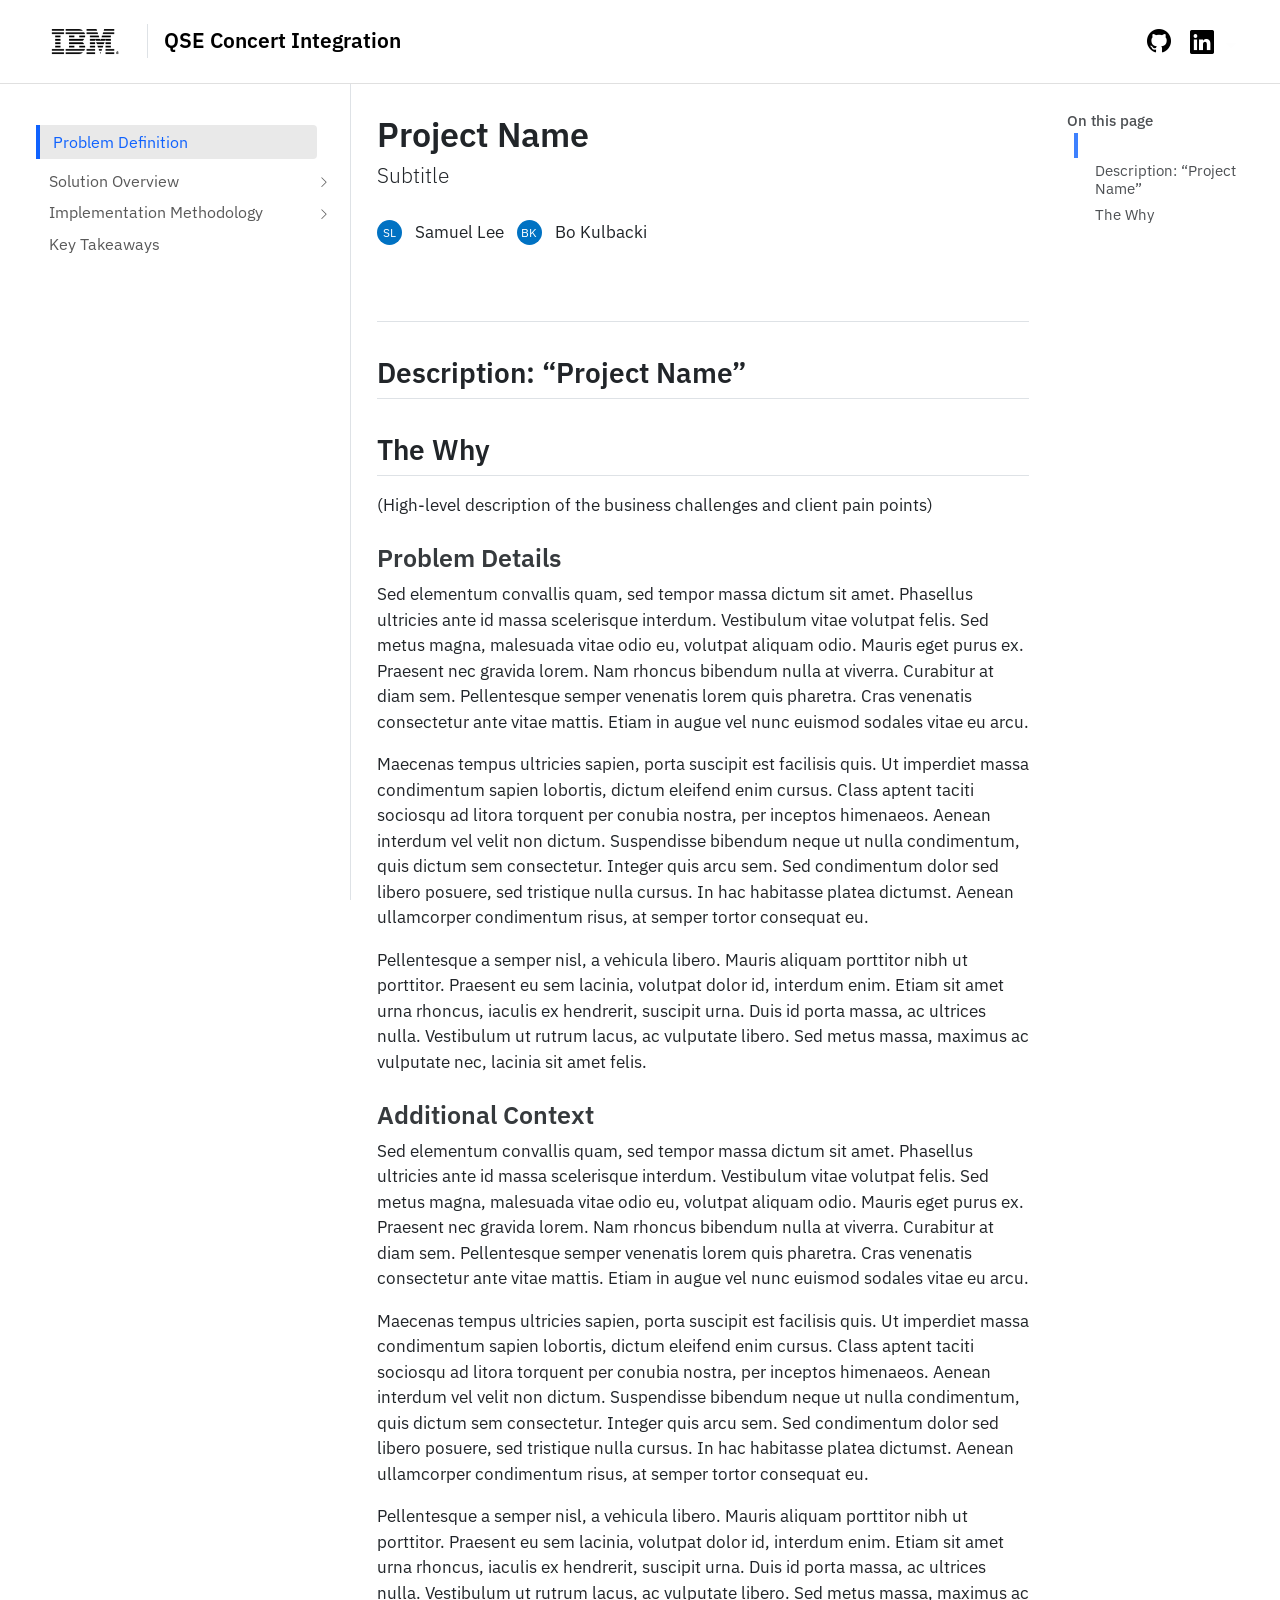
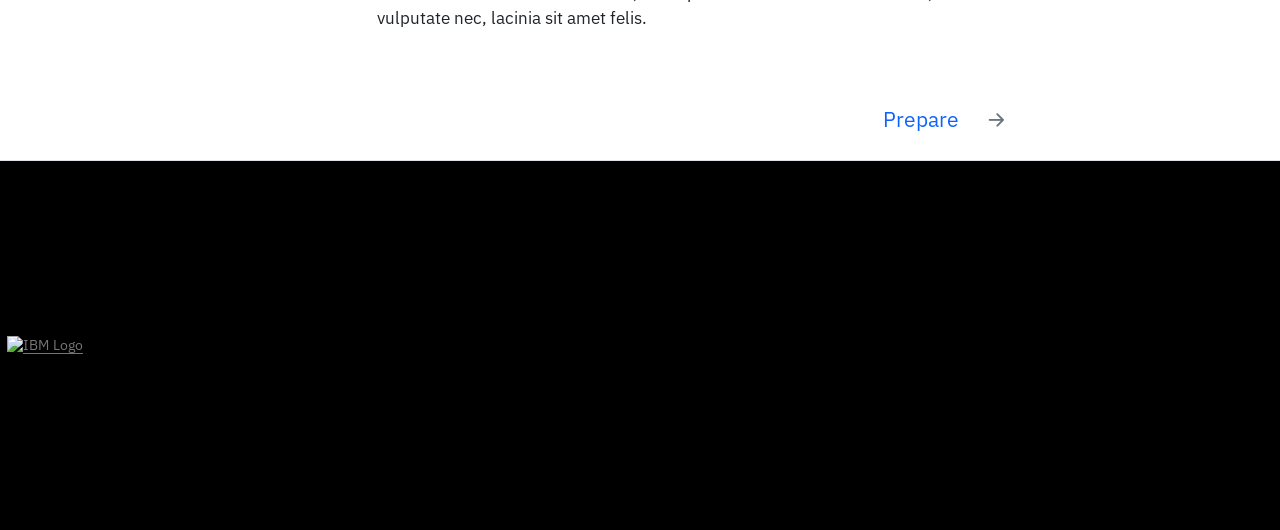
==== index.html @ 7da362dc "Built site for gh-pages" ====
<!DOCTYPE html>
<html xmlns="http://www.w3.org/1999/xhtml" lang="en" xml:lang="en"><head>

<meta charset="utf-8">
<meta name="generator" content="quarto-1.8.27">

<meta name="viewport" content="width=device-width, initial-scale=1.0, user-scalable=yes">


<title>Project Name – QSE Concert Integration</title>
<style>
code{white-space: pre-wrap;}
span.smallcaps{font-variant: small-caps;}
div.columns{display: flex; gap: min(4vw, 1.5em);}
div.column{flex: auto; overflow-x: auto;}
div.hanging-indent{margin-left: 1.5em; text-indent: -1.5em;}
ul.task-list{list-style: none;}
ul.task-list li input[type="checkbox"] {
  width: 0.8em;
  margin: 0 0.8em 0.2em -1em; /* quarto-specific, see https://github.com/quarto-dev/quarto-cli/issues/4556 */ 
  vertical-align: middle;
}
</style>


<script src="site_libs/quarto-nav/quarto-nav.js"></script>
<script src="site_libs/clipboard/clipboard.min.js"></script>
<script src="site_libs/quarto-search/autocomplete.umd.js"></script>
<script src="site_libs/quarto-search/fuse.min.js"></script>
<script src="site_libs/quarto-search/quarto-search.js"></script>
<meta name="quarto:offset" content="./">
<link href="./src/solution_overview/prepare.html" rel="next">
<link href="./images/bee.png" rel="icon" type="image/png">
<script src="site_libs/quarto-html/quarto.js" type="module"></script>
<script src="site_libs/quarto-html/tabsets/tabsets.js" type="module"></script>
<script src="site_libs/quarto-html/axe/axe-check.js" type="module"></script>
<script src="site_libs/quarto-html/popper.min.js"></script>
<script src="site_libs/quarto-html/tippy.umd.min.js"></script>
<script src="site_libs/quarto-html/anchor.min.js"></script>
<link href="site_libs/quarto-html/tippy.css" rel="stylesheet">
<link href="site_libs/quarto-html/quarto-syntax-highlighting-ed96de9b727972fe78a7b5d16c58bf87.css" rel="stylesheet" id="quarto-text-highlighting-styles">
<script src="site_libs/bootstrap/bootstrap.min.js"></script>
<link href="site_libs/bootstrap/bootstrap-icons.css" rel="stylesheet">
<link href="site_libs/bootstrap/bootstrap-c010754eb1281ebbfd7e6192474b79b5.min.css" rel="stylesheet" append-hash="true" id="quarto-bootstrap" data-mode="light">
<script id="quarto-search-options" type="application/json">{
  "location": "navbar",
  "copy-button": false,
  "collapse-after": 3,
  "panel-placement": "end",
  "type": "textbox",
  "limit": 50,
  "keyboard-shortcut": [
    "f",
    "/",
    "s"
  ],
  "show-item-context": true,
  "language": {
    "search-no-results-text": "No results",
    "search-matching-documents-text": "matching documents",
    "search-copy-link-title": "Copy link to search",
    "search-hide-matches-text": "Hide additional matches",
    "search-more-match-text": "more match in this document",
    "search-more-matches-text": "more matches in this document",
    "search-clear-button-title": "Clear",
    "search-text-placeholder": "Search",
    "search-detached-cancel-button-title": "Cancel",
    "search-submit-button-title": "Submit",
    "search-label": "Search"
  }
}</script>


</head>

<body class="nav-sidebar docked nav-fixed quarto-light">

<div id="quarto-search-results"></div>
  <header id="quarto-header" class="headroom fixed-top">
    <nav class="navbar navbar-expand-lg " data-bs-theme="dark">
      <div class="navbar-container container-fluid">
      <div class="navbar-brand-container mx-auto">
    <a href="./index.html" class="navbar-brand navbar-brand-logo">
    <img src="./images/IBMlogo.png" alt="" class="navbar-logo light-content">
    <img src="./images/IBMlogo.png" alt="" class="navbar-logo dark-content">
    </a>
    <a class="navbar-brand" href="./index.html">
    <span class="navbar-title">QSE Concert Integration</span>
    </a>
  </div>
            <div id="quarto-search" class="" title="Search"></div>
          <button class="navbar-toggler" type="button" data-bs-toggle="collapse" data-bs-target="#navbarCollapse" aria-controls="navbarCollapse" role="menu" aria-expanded="false" aria-label="Toggle navigation" onclick="if (window.quartoToggleHeadroom) { window.quartoToggleHeadroom(); }">
  <span class="navbar-toggler-icon"></span>
</button>
          <div class="collapse navbar-collapse" id="navbarCollapse">
            <ul class="navbar-nav navbar-nav-scroll ms-auto">
  <li class="nav-item compact">
    <a class="nav-link" href="https://github.com/ibm-client-engineering/QSE-Concert-Integration" target="_blank"> <i class="bi bi-github" role="img">
</i> 
<span class="menu-text"></span></a>
  </li>  
  <li class="nav-item dropdown ">
    <a class="nav-link dropdown-toggle" href="#" id="nav-menu-bi-linkedin" role="link" data-bs-toggle="dropdown" aria-expanded="false">
      <i class="bi bi-linkedin" role="img">
</i> 
 <span class="menu-text"></span>
    </a>
    <ul class="dropdown-menu dropdown-menu-end" aria-labelledby="nav-menu-bi-linkedin">    
        <li>
    <a class="dropdown-item" href="http://linkedin.com/post" target="_blank">
 <span class="dropdown-text">Share on your LinkedIn</span></a>
  </li>  
        <li>
    <a class="dropdown-item" href="https://www.linkedin.com/company/ibm/" target="_blank">
 <span class="dropdown-text">IBM LinkedIn</span></a>
  </li>  
    </ul>
  </li>
</ul>
          </div> <!-- /navcollapse -->
            <div class="quarto-navbar-tools">
</div>
      </div> <!-- /container-fluid -->
    </nav>
  <nav class="quarto-secondary-nav">
    <div class="container-fluid d-flex">
      <button type="button" class="quarto-btn-toggle btn" data-bs-toggle="collapse" role="button" data-bs-target=".quarto-sidebar-collapse-item" aria-controls="quarto-sidebar" aria-expanded="false" aria-label="Toggle sidebar navigation" onclick="if (window.quartoToggleHeadroom) { window.quartoToggleHeadroom(); }">
        <i class="bi bi-layout-text-sidebar-reverse"></i>
      </button>
        <nav class="quarto-page-breadcrumbs" aria-label="breadcrumb"><ol class="breadcrumb"><li class="breadcrumb-item"><a href="./index.html">Problem Definition</a></li></ol></nav>
        <a class="flex-grow-1" role="navigation" data-bs-toggle="collapse" data-bs-target=".quarto-sidebar-collapse-item" aria-controls="quarto-sidebar" aria-expanded="false" aria-label="Toggle sidebar navigation" onclick="if (window.quartoToggleHeadroom) { window.quartoToggleHeadroom(); }">      
        </a>
    </div>
  </nav>
</header>
<!-- content -->
<div id="quarto-content" class="quarto-container page-columns page-rows-contents page-layout-article page-navbar">
<!-- sidebar -->
  <nav id="quarto-sidebar" class="sidebar collapse collapse-horizontal quarto-sidebar-collapse-item sidebar-navigation docked overflow-auto">
    <div class="sidebar-menu-container"> 
    <ul class="list-unstyled mt-1">
        <li class="sidebar-item">
  <div class="sidebar-item-container"> 
  <a href="./index.html" class="sidebar-item-text sidebar-link active">
 <span class="menu-text">Problem Definition</span></a>
  </div>
</li>
        <li class="sidebar-item sidebar-item-section">
      <div class="sidebar-item-container"> 
            <a class="sidebar-item-text sidebar-link text-start collapsed" data-bs-toggle="collapse" data-bs-target="#quarto-sidebar-section-1" role="navigation" aria-expanded="false">
 <span class="menu-text">Solution Overview</span></a>
          <a class="sidebar-item-toggle text-start collapsed" data-bs-toggle="collapse" data-bs-target="#quarto-sidebar-section-1" role="navigation" aria-expanded="false" aria-label="Toggle section">
            <i class="bi bi-chevron-right ms-2"></i>
          </a> 
      </div>
      <ul id="quarto-sidebar-section-1" class="collapse list-unstyled sidebar-section depth1 ">  
          <li class="sidebar-item">
  <div class="sidebar-item-container"> 
  <a href="./src/solution_overview/prepare.html" class="sidebar-item-text sidebar-link">
 <span class="menu-text">Prepare</span></a>
  </div>
</li>
          <li class="sidebar-item">
  <div class="sidebar-item-container"> 
  <a href="./src/solution_overview/environment.html" class="sidebar-item-text sidebar-link">
 <span class="menu-text">Environment</span></a>
  </div>
</li>
          <li class="sidebar-item">
  <div class="sidebar-item-container"> 
  <a href="./src/solution_overview/troubleshooting.html" class="sidebar-item-text sidebar-link">
 <span class="menu-text">Troubleshooting</span></a>
  </div>
</li>
      </ul>
  </li>
        <li class="sidebar-item sidebar-item-section">
      <div class="sidebar-item-container"> 
            <a class="sidebar-item-text sidebar-link text-start collapsed" data-bs-toggle="collapse" data-bs-target="#quarto-sidebar-section-2" role="navigation" aria-expanded="false">
 <span class="menu-text">Implementation Methodology</span></a>
          <a class="sidebar-item-toggle text-start collapsed" data-bs-toggle="collapse" data-bs-target="#quarto-sidebar-section-2" role="navigation" aria-expanded="false" aria-label="Toggle section">
            <i class="bi bi-chevron-right ms-2"></i>
          </a> 
      </div>
      <ul id="quarto-sidebar-section-2" class="collapse list-unstyled sidebar-section depth1 ">  
          <li class="sidebar-item">
  <div class="sidebar-item-container"> 
  <a href="./src/implementation_methodology/stepone-imp.html" class="sidebar-item-text sidebar-link">
 <span class="menu-text">Step One</span></a>
  </div>
</li>
          <li class="sidebar-item">
  <div class="sidebar-item-container"> 
  <a href="./src/implementation_methodology/steptwo-imp.html" class="sidebar-item-text sidebar-link">
 <span class="menu-text">Step Two</span></a>
  </div>
</li>
          <li class="sidebar-item">
  <div class="sidebar-item-container"> 
  <a href="./src/implementation_methodology/stepthree-imp.html" class="sidebar-item-text sidebar-link">
 <span class="menu-text">Step Three</span></a>
  </div>
</li>
      </ul>
  </li>
        <li class="sidebar-item">
  <div class="sidebar-item-container"> 
  <a href="./src/key-takeaway.html" class="sidebar-item-text sidebar-link">
 <span class="menu-text">Key Takeaways</span></a>
  </div>
</li>
    </ul>
    </div>
</nav>
<div id="quarto-sidebar-glass" class="quarto-sidebar-collapse-item" data-bs-toggle="collapse" data-bs-target=".quarto-sidebar-collapse-item"></div>
<!-- margin-sidebar -->
    <div id="quarto-margin-sidebar" class="sidebar margin-sidebar">
        <nav id="TOC" role="doc-toc" class="toc-active">
    <h2 id="toc-title">On this page</h2>
   
  <ul>
  <li><a href="#section" id="toc-section" class="nav-link active" data-scroll-target="#section"><br></a></li>
  <li><a href="#description-project-name" id="toc-description-project-name" class="nav-link" data-scroll-target="#description-project-name">Description: “Project Name”</a></li>
  <li><a href="#the-why" id="toc-the-why" class="nav-link" data-scroll-target="#the-why">The Why</a>
  <ul class="collapse">
  <li><a href="#problem-details" id="toc-problem-details" class="nav-link" data-scroll-target="#problem-details">Problem Details</a></li>
  <li><a href="#additional-context" id="toc-additional-context" class="nav-link" data-scroll-target="#additional-context">Additional Context</a></li>
  </ul></li>
  </ul>
</nav>
    </div>
<!-- main -->
<main class="content" id="quarto-document-content">

<header id="title-block-header" class="quarto-title-block default">
<div class="quarto-title">
<h1 class="title">Project Name</h1>
<p class="subtitle lead">Subtitle</p>
</div>



<div class="quarto-title-meta">

    
  
    
  </div>
  


</header>


<span class="dot">SL</span>  Samuel Lee 
<span class="dot">BK</span>  Bo Kulbacki 
<section id="section" class="level2">
<h2 class="anchored" data-anchor-id="section"><br></h2>
</section>
<section id="description-project-name" class="level2">
<h2 class="anchored" data-anchor-id="description-project-name">Description: “Project Name”</h2>
</section>
<section id="the-why" class="level2">
<h2 class="anchored" data-anchor-id="the-why">The Why</h2>
<p>(High-level description of the business challenges and client pain points)</p>
<section id="problem-details" class="level3">
<h3 class="anchored" data-anchor-id="problem-details">Problem Details</h3>
<p>Sed elementum convallis quam, sed tempor massa dictum sit amet. Phasellus ultricies ante id massa scelerisque interdum. Vestibulum vitae volutpat felis. Sed metus magna, malesuada vitae odio eu, volutpat aliquam odio. Mauris eget purus ex. Praesent nec gravida lorem. Nam rhoncus bibendum nulla at viverra. Curabitur at diam sem. Pellentesque semper venenatis lorem quis pharetra. Cras venenatis consectetur ante vitae mattis. Etiam in augue vel nunc euismod sodales vitae eu arcu.</p>
<p>Maecenas tempus ultricies sapien, porta suscipit est facilisis quis. Ut imperdiet massa condimentum sapien lobortis, dictum eleifend enim cursus. Class aptent taciti sociosqu ad litora torquent per conubia nostra, per inceptos himenaeos. Aenean interdum vel velit non dictum. Suspendisse bibendum neque ut nulla condimentum, quis dictum sem consectetur. Integer quis arcu sem. Sed condimentum dolor sed libero posuere, sed tristique nulla cursus. In hac habitasse platea dictumst. Aenean ullamcorper condimentum risus, at semper tortor consequat eu.</p>
<p>Pellentesque a semper nisl, a vehicula libero. Mauris aliquam porttitor nibh ut porttitor. Praesent eu sem lacinia, volutpat dolor id, interdum enim. Etiam sit amet urna rhoncus, iaculis ex hendrerit, suscipit urna. Duis id porta massa, ac ultrices nulla. Vestibulum ut rutrum lacus, ac vulputate libero. Sed metus massa, maximus ac vulputate nec, lacinia sit amet felis.</p>
</section>
<section id="additional-context" class="level3">
<h3 class="anchored" data-anchor-id="additional-context">Additional Context</h3>
<p>Sed elementum convallis quam, sed tempor massa dictum sit amet. Phasellus ultricies ante id massa scelerisque interdum. Vestibulum vitae volutpat felis. Sed metus magna, malesuada vitae odio eu, volutpat aliquam odio. Mauris eget purus ex. Praesent nec gravida lorem. Nam rhoncus bibendum nulla at viverra. Curabitur at diam sem. Pellentesque semper venenatis lorem quis pharetra. Cras venenatis consectetur ante vitae mattis. Etiam in augue vel nunc euismod sodales vitae eu arcu.</p>
<p>Maecenas tempus ultricies sapien, porta suscipit est facilisis quis. Ut imperdiet massa condimentum sapien lobortis, dictum eleifend enim cursus. Class aptent taciti sociosqu ad litora torquent per conubia nostra, per inceptos himenaeos. Aenean interdum vel velit non dictum. Suspendisse bibendum neque ut nulla condimentum, quis dictum sem consectetur. Integer quis arcu sem. Sed condimentum dolor sed libero posuere, sed tristique nulla cursus. In hac habitasse platea dictumst. Aenean ullamcorper condimentum risus, at semper tortor consequat eu.</p>
<p>Pellentesque a semper nisl, a vehicula libero. Mauris aliquam porttitor nibh ut porttitor. Praesent eu sem lacinia, volutpat dolor id, interdum enim. Etiam sit amet urna rhoncus, iaculis ex hendrerit, suscipit urna. Duis id porta massa, ac ultrices nulla. Vestibulum ut rutrum lacus, ac vulputate libero. Sed metus massa, maximus ac vulputate nec, lacinia sit amet felis.</p>


</section>
</section>

</main> <!-- /main -->
<script id="quarto-html-after-body" type="application/javascript">
  window.document.addEventListener("DOMContentLoaded", function (event) {
    const icon = "";
    const anchorJS = new window.AnchorJS();
    anchorJS.options = {
      placement: 'right',
      icon: icon
    };
    anchorJS.add('.anchored');
    const isCodeAnnotation = (el) => {
      for (const clz of el.classList) {
        if (clz.startsWith('code-annotation-')) {                     
          return true;
        }
      }
      return false;
    }
    const onCopySuccess = function(e) {
      // button target
      const button = e.trigger;
      // don't keep focus
      button.blur();
      // flash "checked"
      button.classList.add('code-copy-button-checked');
      var currentTitle = button.getAttribute("title");
      button.setAttribute("title", "Copied!");
      let tooltip;
      if (window.bootstrap) {
        button.setAttribute("data-bs-toggle", "tooltip");
        button.setAttribute("data-bs-placement", "left");
        button.setAttribute("data-bs-title", "Copied!");
        tooltip = new bootstrap.Tooltip(button, 
          { trigger: "manual", 
            customClass: "code-copy-button-tooltip",
            offset: [0, -8]});
        tooltip.show();    
      }
      setTimeout(function() {
        if (tooltip) {
          tooltip.hide();
          button.removeAttribute("data-bs-title");
          button.removeAttribute("data-bs-toggle");
          button.removeAttribute("data-bs-placement");
        }
        button.setAttribute("title", currentTitle);
        button.classList.remove('code-copy-button-checked');
      }, 1000);
      // clear code selection
      e.clearSelection();
    }
    const getTextToCopy = function(trigger) {
      const outerScaffold = trigger.parentElement.cloneNode(true);
      const codeEl = outerScaffold.querySelector('code');
      for (const childEl of codeEl.children) {
        if (isCodeAnnotation(childEl)) {
          childEl.remove();
        }
      }
      return codeEl.innerText;
    }
    const clipboard = new window.ClipboardJS('.code-copy-button:not([data-in-quarto-modal])', {
      text: getTextToCopy
    });
    clipboard.on('success', onCopySuccess);
    if (window.document.getElementById('quarto-embedded-source-code-modal')) {
      const clipboardModal = new window.ClipboardJS('.code-copy-button[data-in-quarto-modal]', {
        text: getTextToCopy,
        container: window.document.getElementById('quarto-embedded-source-code-modal')
      });
      clipboardModal.on('success', onCopySuccess);
    }
      var localhostRegex = new RegExp(/^(?:http|https):\/\/localhost\:?[0-9]*\//);
      var mailtoRegex = new RegExp(/^mailto:/);
        var filterRegex = new RegExp('/' + window.location.host + '/');
      var isInternal = (href) => {
          return filterRegex.test(href) || localhostRegex.test(href) || mailtoRegex.test(href);
      }
      // Inspect non-navigation links and adorn them if external
     var links = window.document.querySelectorAll('a[href]:not(.nav-link):not(.navbar-brand):not(.toc-action):not(.sidebar-link):not(.sidebar-item-toggle):not(.pagination-link):not(.no-external):not([aria-hidden]):not(.dropdown-item):not(.quarto-navigation-tool):not(.about-link)');
      for (var i=0; i<links.length; i++) {
        const link = links[i];
        if (!isInternal(link.href)) {
          // undo the damage that might have been done by quarto-nav.js in the case of
          // links that we want to consider external
          if (link.dataset.originalHref !== undefined) {
            link.href = link.dataset.originalHref;
          }
        }
      }
    function tippyHover(el, contentFn, onTriggerFn, onUntriggerFn) {
      const config = {
        allowHTML: true,
        maxWidth: 500,
        delay: 100,
        arrow: false,
        appendTo: function(el) {
            return el.parentElement;
        },
        interactive: true,
        interactiveBorder: 10,
        theme: 'quarto',
        placement: 'bottom-start',
      };
      if (contentFn) {
        config.content = contentFn;
      }
      if (onTriggerFn) {
        config.onTrigger = onTriggerFn;
      }
      if (onUntriggerFn) {
        config.onUntrigger = onUntriggerFn;
      }
      window.tippy(el, config); 
    }
    const noterefs = window.document.querySelectorAll('a[role="doc-noteref"]');
    for (var i=0; i<noterefs.length; i++) {
      const ref = noterefs[i];
      tippyHover(ref, function() {
        // use id or data attribute instead here
        let href = ref.getAttribute('data-footnote-href') || ref.getAttribute('href');
        try { href = new URL(href).hash; } catch {}
        const id = href.replace(/^#\/?/, "");
        const note = window.document.getElementById(id);
        if (note) {
          return note.innerHTML;
        } else {
          return "";
        }
      });
    }
    const xrefs = window.document.querySelectorAll('a.quarto-xref');
    const processXRef = (id, note) => {
      // Strip column container classes
      const stripColumnClz = (el) => {
        el.classList.remove("page-full", "page-columns");
        if (el.children) {
          for (const child of el.children) {
            stripColumnClz(child);
          }
        }
      }
      stripColumnClz(note)
      if (id === null || id.startsWith('sec-')) {
        // Special case sections, only their first couple elements
        const container = document.createElement("div");
        if (note.children && note.children.length > 2) {
          container.appendChild(note.children[0].cloneNode(true));
          for (let i = 1; i < note.children.length; i++) {
            const child = note.children[i];
            if (child.tagName === "P" && child.innerText === "") {
              continue;
            } else {
              container.appendChild(child.cloneNode(true));
              break;
            }
          }
          if (window.Quarto?.typesetMath) {
            window.Quarto.typesetMath(container);
          }
          return container.innerHTML
        } else {
          if (window.Quarto?.typesetMath) {
            window.Quarto.typesetMath(note);
          }
          return note.innerHTML;
        }
      } else {
        // Remove any anchor links if they are present
        const anchorLink = note.querySelector('a.anchorjs-link');
        if (anchorLink) {
          anchorLink.remove();
        }
        if (window.Quarto?.typesetMath) {
          window.Quarto.typesetMath(note);
        }
        if (note.classList.contains("callout")) {
          return note.outerHTML;
        } else {
          return note.innerHTML;
        }
      }
    }
    for (var i=0; i<xrefs.length; i++) {
      const xref = xrefs[i];
      tippyHover(xref, undefined, function(instance) {
        instance.disable();
        let url = xref.getAttribute('href');
        let hash = undefined; 
        if (url.startsWith('#')) {
          hash = url;
        } else {
          try { hash = new URL(url).hash; } catch {}
        }
        if (hash) {
          const id = hash.replace(/^#\/?/, "");
          const note = window.document.getElementById(id);
          if (note !== null) {
            try {
              const html = processXRef(id, note.cloneNode(true));
              instance.setContent(html);
            } finally {
              instance.enable();
              instance.show();
            }
          } else {
            // See if we can fetch this
            fetch(url.split('#')[0])
            .then(res => res.text())
            .then(html => {
              const parser = new DOMParser();
              const htmlDoc = parser.parseFromString(html, "text/html");
              const note = htmlDoc.getElementById(id);
              if (note !== null) {
                const html = processXRef(id, note);
                instance.setContent(html);
              } 
            }).finally(() => {
              instance.enable();
              instance.show();
            });
          }
        } else {
          // See if we can fetch a full url (with no hash to target)
          // This is a special case and we should probably do some content thinning / targeting
          fetch(url)
          .then(res => res.text())
          .then(html => {
            const parser = new DOMParser();
            const htmlDoc = parser.parseFromString(html, "text/html");
            const note = htmlDoc.querySelector('main.content');
            if (note !== null) {
              // This should only happen for chapter cross references
              // (since there is no id in the URL)
              // remove the first header
              if (note.children.length > 0 && note.children[0].tagName === "HEADER") {
                note.children[0].remove();
              }
              const html = processXRef(null, note);
              instance.setContent(html);
            } 
          }).finally(() => {
            instance.enable();
            instance.show();
          });
        }
      }, function(instance) {
      });
    }
        let selectedAnnoteEl;
        const selectorForAnnotation = ( cell, annotation) => {
          let cellAttr = 'data-code-cell="' + cell + '"';
          let lineAttr = 'data-code-annotation="' +  annotation + '"';
          const selector = 'span[' + cellAttr + '][' + lineAttr + ']';
          return selector;
        }
        const selectCodeLines = (annoteEl) => {
          const doc = window.document;
          const targetCell = annoteEl.getAttribute("data-target-cell");
          const targetAnnotation = annoteEl.getAttribute("data-target-annotation");
          const annoteSpan = window.document.querySelector(selectorForAnnotation(targetCell, targetAnnotation));
          const lines = annoteSpan.getAttribute("data-code-lines").split(",");
          const lineIds = lines.map((line) => {
            return targetCell + "-" + line;
          })
          let top = null;
          let height = null;
          let parent = null;
          if (lineIds.length > 0) {
              //compute the position of the single el (top and bottom and make a div)
              const el = window.document.getElementById(lineIds[0]);
              top = el.offsetTop;
              height = el.offsetHeight;
              parent = el.parentElement.parentElement;
            if (lineIds.length > 1) {
              const lastEl = window.document.getElementById(lineIds[lineIds.length - 1]);
              const bottom = lastEl.offsetTop + lastEl.offsetHeight;
              height = bottom - top;
            }
            if (top !== null && height !== null && parent !== null) {
              // cook up a div (if necessary) and position it 
              let div = window.document.getElementById("code-annotation-line-highlight");
              if (div === null) {
                div = window.document.createElement("div");
                div.setAttribute("id", "code-annotation-line-highlight");
                div.style.position = 'absolute';
                parent.appendChild(div);
              }
              div.style.top = top - 2 + "px";
              div.style.height = height + 4 + "px";
              div.style.left = 0;
              let gutterDiv = window.document.getElementById("code-annotation-line-highlight-gutter");
              if (gutterDiv === null) {
                gutterDiv = window.document.createElement("div");
                gutterDiv.setAttribute("id", "code-annotation-line-highlight-gutter");
                gutterDiv.style.position = 'absolute';
                const codeCell = window.document.getElementById(targetCell);
                const gutter = codeCell.querySelector('.code-annotation-gutter');
                gutter.appendChild(gutterDiv);
              }
              gutterDiv.style.top = top - 2 + "px";
              gutterDiv.style.height = height + 4 + "px";
            }
            selectedAnnoteEl = annoteEl;
          }
        };
        const unselectCodeLines = () => {
          const elementsIds = ["code-annotation-line-highlight", "code-annotation-line-highlight-gutter"];
          elementsIds.forEach((elId) => {
            const div = window.document.getElementById(elId);
            if (div) {
              div.remove();
            }
          });
          selectedAnnoteEl = undefined;
        };
          // Handle positioning of the toggle
      window.addEventListener(
        "resize",
        throttle(() => {
          elRect = undefined;
          if (selectedAnnoteEl) {
            selectCodeLines(selectedAnnoteEl);
          }
        }, 10)
      );
      function throttle(fn, ms) {
      let throttle = false;
      let timer;
        return (...args) => {
          if(!throttle) { // first call gets through
              fn.apply(this, args);
              throttle = true;
          } else { // all the others get throttled
              if(timer) clearTimeout(timer); // cancel #2
              timer = setTimeout(() => {
                fn.apply(this, args);
                timer = throttle = false;
              }, ms);
          }
        };
      }
        // Attach click handler to the DT
        const annoteDls = window.document.querySelectorAll('dt[data-target-cell]');
        for (const annoteDlNode of annoteDls) {
          annoteDlNode.addEventListener('click', (event) => {
            const clickedEl = event.target;
            if (clickedEl !== selectedAnnoteEl) {
              unselectCodeLines();
              const activeEl = window.document.querySelector('dt[data-target-cell].code-annotation-active');
              if (activeEl) {
                activeEl.classList.remove('code-annotation-active');
              }
              selectCodeLines(clickedEl);
              clickedEl.classList.add('code-annotation-active');
            } else {
              // Unselect the line
              unselectCodeLines();
              clickedEl.classList.remove('code-annotation-active');
            }
          });
        }
    const findCites = (el) => {
      const parentEl = el.parentElement;
      if (parentEl) {
        const cites = parentEl.dataset.cites;
        if (cites) {
          return {
            el,
            cites: cites.split(' ')
          };
        } else {
          return findCites(el.parentElement)
        }
      } else {
        return undefined;
      }
    };
    var bibliorefs = window.document.querySelectorAll('a[role="doc-biblioref"]');
    for (var i=0; i<bibliorefs.length; i++) {
      const ref = bibliorefs[i];
      const citeInfo = findCites(ref);
      if (citeInfo) {
        tippyHover(citeInfo.el, function() {
          var popup = window.document.createElement('div');
          citeInfo.cites.forEach(function(cite) {
            var citeDiv = window.document.createElement('div');
            citeDiv.classList.add('hanging-indent');
            citeDiv.classList.add('csl-entry');
            var biblioDiv = window.document.getElementById('ref-' + cite);
            if (biblioDiv) {
              citeDiv.innerHTML = biblioDiv.innerHTML;
            }
            popup.appendChild(citeDiv);
          });
          return popup.innerHTML;
        });
      }
    }
  });
  </script>
<nav class="page-navigation">
  <div class="nav-page nav-page-previous">
  </div>
  <div class="nav-page nav-page-next">
      <a href="./src/solution_overview/prepare.html" class="pagination-link" aria-label="Prepare">
        <span class="nav-page-text">Prepare</span> <i class="bi bi-arrow-right-short"></i>
      </a>
  </div>
</nav>
</div> <!-- /content -->
<footer class="footer">
  <div class="nav-footer">
    <div class="nav-footer-left">
<div class="listitem">
<a href="https://ibm.com" rel="noopener noreferrer" class="footerLogo"><img src="https://www.ibm.com/brand/experience-guides/developer/8f4e3cc2b5d52354a6d43c8edba1e3c9/02_8-bar-reverse.svg" alt="IBM Logo" class="footer__logo themedComponent_node_modules-@docusaurus-theme-common-lib-components-ThemedComponent-styles-module themedComponent--light_node_modules-@docusaurus-theme-common-lib-components-ThemedComponent-styles-module" width="250" height="250"></a>
</div>
</div>   
    <div class="nav-footer-center">
      &nbsp;
    </div>
    <div class="nav-footer-right">
      &nbsp;
    </div>
  </div>
</footer>




</body></html>
---- site_libs/quarto-html/tippy.css ----
.tippy-box[data-animation=fade][data-state=hidden]{opacity:0}[data-tippy-root]{max-width:calc(100vw - 10px)}.tippy-box{position:relative;background-color:#333;color:#fff;border-radius:4px;font-size:14px;line-height:1.4;white-space:normal;outline:0;transition-property:transform,visibility,opacity}.tippy-box[data-placement^=top]>.tippy-arrow{bottom:0}.tippy-box[data-placement^=top]>.tippy-arrow:before{bottom:-7px;left:0;border-width:8px 8px 0;border-top-color:initial;transform-origin:center top}.tippy-box[data-placement^=bottom]>.tippy-arrow{top:0}.tippy-box[data-placement^=bottom]>.tippy-arrow:before{top:-7px;left:0;border-width:0 8px 8px;border-bottom-color:initial;transform-origin:center bottom}.tippy-box[data-placement^=left]>.tippy-arrow{right:0}.tippy-box[data-placement^=left]>.tippy-arrow:before{border-width:8px 0 8px 8px;border-left-color:initial;right:-7px;transform-origin:center left}.tippy-box[data-placement^=right]>.tippy-arrow{left:0}.tippy-box[data-placement^=right]>.tippy-arrow:before{left:-7px;border-width:8px 8px 8px 0;border-right-color:initial;transform-origin:center right}.tippy-box[data-inertia][data-state=visible]{transition-timing-function:cubic-bezier(.54,1.5,.38,1.11)}.tippy-arrow{width:16px;height:16px;color:#333}.tippy-arrow:before{content:"";position:absolute;border-color:transparent;border-style:solid}.tippy-content{position:relative;padding:5px 9px;z-index:1}
---- site_libs/quarto-html/quarto-syntax-highlighting-ed96de9b727972fe78a7b5d16c58bf87.css ----
/* quarto syntax highlight colors */
:root {
  --quarto-hl-ot-color: #003B4F;
  --quarto-hl-at-color: #657422;
  --quarto-hl-ss-color: #20794D;
  --quarto-hl-an-color: #5E5E5E;
  --quarto-hl-fu-color: #4758AB;
  --quarto-hl-st-color: #20794D;
  --quarto-hl-cf-color: #003B4F;
  --quarto-hl-op-color: #5E5E5E;
  --quarto-hl-er-color: #AD0000;
  --quarto-hl-bn-color: #AD0000;
  --quarto-hl-al-color: #AD0000;
  --quarto-hl-va-color: #111111;
  --quarto-hl-bu-color: inherit;
  --quarto-hl-ex-color: inherit;
  --quarto-hl-pp-color: #AD0000;
  --quarto-hl-in-color: #5E5E5E;
  --quarto-hl-vs-color: #20794D;
  --quarto-hl-wa-color: #5E5E5E;
  --quarto-hl-do-color: #5E5E5E;
  --quarto-hl-im-color: #00769E;
  --quarto-hl-ch-color: #20794D;
  --quarto-hl-dt-color: #AD0000;
  --quarto-hl-fl-color: #AD0000;
  --quarto-hl-co-color: #5E5E5E;
  --quarto-hl-cv-color: #5E5E5E;
  --quarto-hl-cn-color: #8f5902;
  --quarto-hl-sc-color: #5E5E5E;
  --quarto-hl-dv-color: #AD0000;
  --quarto-hl-kw-color: #003B4F;
}

/* other quarto variables */
:root {
  --quarto-font-monospace: SFMono-Regular, Menlo, Monaco, Consolas, "Liberation Mono", "Courier New", monospace;
}

/* syntax highlight based on Pandoc's rules */
pre > code.sourceCode > span {
  color: #003B4F;
}

code.sourceCode > span {
  color: #003B4F;
}

div.sourceCode,
div.sourceCode pre.sourceCode {
  color: #003B4F;
}

/* Normal */
code span {
  color: #003B4F;
}

/* Alert */
code span.al {
  color: #AD0000;
  font-style: inherit;
}

/* Annotation */
code span.an {
  color: #5E5E5E;
  font-style: inherit;
}

/* Attribute */
code span.at {
  color: #657422;
  font-style: inherit;
}

/* BaseN */
code span.bn {
  color: #AD0000;
  font-style: inherit;
}

/* BuiltIn */
code span.bu {
  font-style: inherit;
}

/* ControlFlow */
code span.cf {
  color: #003B4F;
  font-weight: bold;
  font-style: inherit;
}

/* Char */
code span.ch {
  color: #20794D;
  font-style: inherit;
}

/* Constant */
code span.cn {
  color: #8f5902;
  font-style: inherit;
}

/* Comment */
code span.co {
  color: #5E5E5E;
  font-style: inherit;
}

/* CommentVar */
code span.cv {
  color: #5E5E5E;
  font-style: italic;
}

/* Documentation */
code span.do {
  color: #5E5E5E;
  font-style: italic;
}

/* DataType */
code span.dt {
  color: #AD0000;
  font-style: inherit;
}

/* DecVal */
code span.dv {
  color: #AD0000;
  font-style: inherit;
}

/* Error */
code span.er {
  color: #AD0000;
  font-style: inherit;
}

/* Extension */
code span.ex {
  font-style: inherit;
}

/* Float */
code span.fl {
  color: #AD0000;
  font-style: inherit;
}

/* Function */
code span.fu {
  color: #4758AB;
  font-style: inherit;
}

/* Import */
code span.im {
  color: #00769E;
  font-style: inherit;
}

/* Information */
code span.in {
  color: #5E5E5E;
  font-style: inherit;
}

/* Keyword */
code span.kw {
  color: #003B4F;
  font-weight: bold;
  font-style: inherit;
}

/* Operator */
code span.op {
  color: #5E5E5E;
  font-style: inherit;
}

/* Other */
code span.ot {
  color: #003B4F;
  font-style: inherit;
}

/* Preprocessor */
code span.pp {
  color: #AD0000;
  font-style: inherit;
}

/* SpecialChar */
code span.sc {
  color: #5E5E5E;
  font-style: inherit;
}

/* SpecialString */
code span.ss {
  color: #20794D;
  font-style: inherit;
}

/* String */
code span.st {
  color: #20794D;
  font-style: inherit;
}

/* Variable */
code span.va {
  color: #111111;
  font-style: inherit;
}

/* VerbatimString */
code span.vs {
  color: #20794D;
  font-style: inherit;
}

/* Warning */
code span.wa {
  color: #5E5E5E;
  font-style: italic;
}

.prevent-inlining {
  content: "</";
}

/*# sourceMappingURL=0920dd6d7437995b8cdf7429764427b1.css.map */
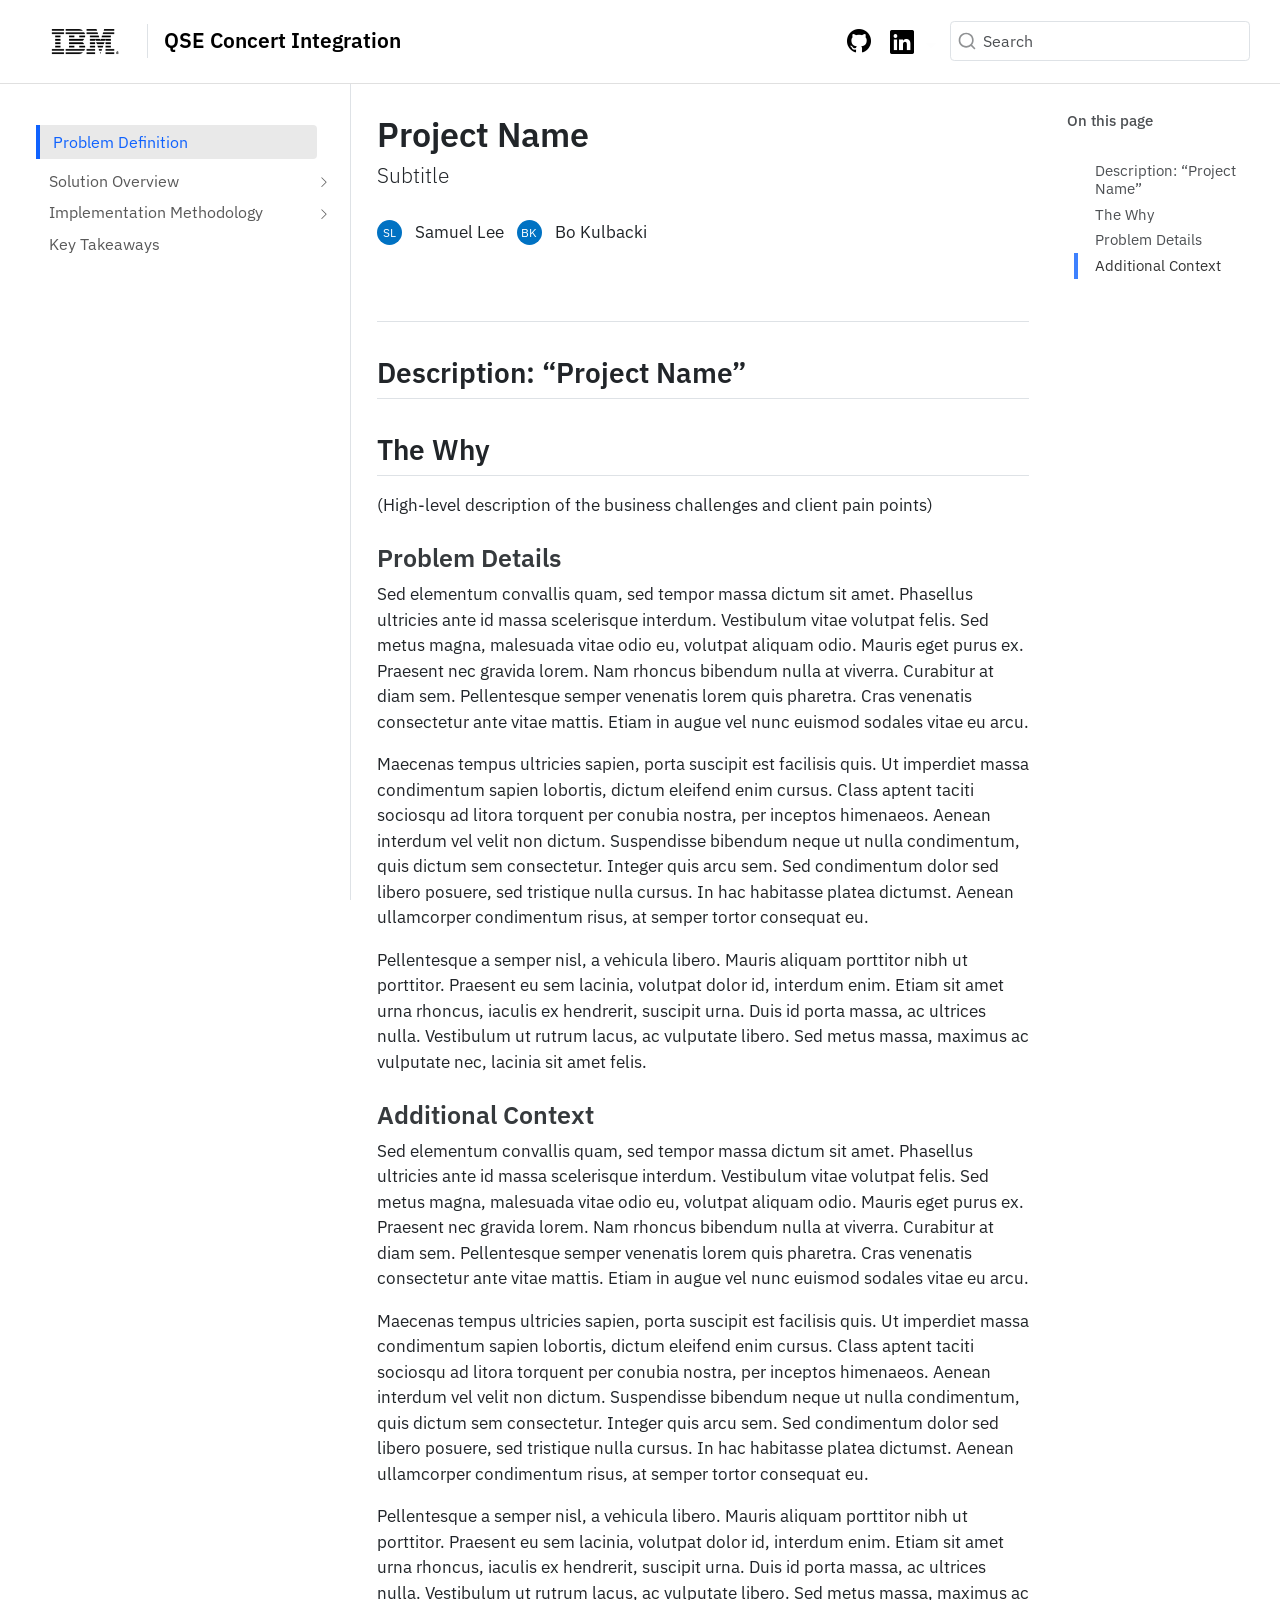
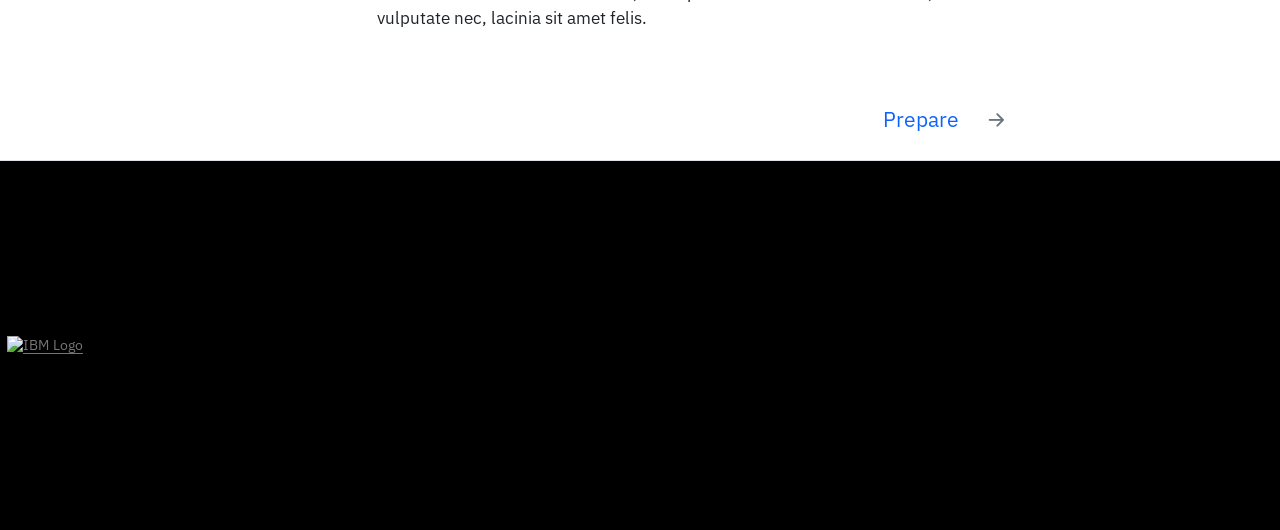
==== commit 49a941bc: "Built site for gh-pages" ====
--- a/index.html
+++ b/index.html
@@ -2,13 +2,16 @@
 <html xmlns="http://www.w3.org/1999/xhtml" lang="en" xml:lang="en"><head>
 
 <meta charset="utf-8">
-<meta name="generator" content="quarto-1.8.27">
+<meta name="generator" content="quarto-1.9.38">
 
 <meta name="viewport" content="width=device-width, initial-scale=1.0, user-scalable=yes">
 
 
 <title>Project Name – QSE Concert Integration</title>
 <style>
+/* Default styles provided by pandoc.
+** See https://pandoc.org/MANUAL.html#variables-for-html for config info.
+*/
 code{white-space: pre-wrap;}
 span.smallcaps{font-variant: small-caps;}
 div.columns{display: flex; gap: min(4vw, 1.5em);}
@@ -33,15 +36,14 @@
 <link href="./images/bee.png" rel="icon" type="image/png">
 <script src="site_libs/quarto-html/quarto.js" type="module"></script>
 <script src="site_libs/quarto-html/tabsets/tabsets.js" type="module"></script>
-<script src="site_libs/quarto-html/axe/axe-check.js" type="module"></script>
 <script src="site_libs/quarto-html/popper.min.js"></script>
 <script src="site_libs/quarto-html/tippy.umd.min.js"></script>
 <script src="site_libs/quarto-html/anchor.min.js"></script>
 <link href="site_libs/quarto-html/tippy.css" rel="stylesheet">
-<link href="site_libs/quarto-html/quarto-syntax-highlighting-ed96de9b727972fe78a7b5d16c58bf87.css" rel="stylesheet" id="quarto-text-highlighting-styles">
+<link href="site_libs/quarto-html/quarto-syntax-highlighting-15634bcf2e68342d4ad2dfa704d543f6.css" rel="stylesheet" id="quarto-text-highlighting-styles">
 <script src="site_libs/bootstrap/bootstrap.min.js"></script>
 <link href="site_libs/bootstrap/bootstrap-icons.css" rel="stylesheet">
-<link href="site_libs/bootstrap/bootstrap-c010754eb1281ebbfd7e6192474b79b5.min.css" rel="stylesheet" append-hash="true" id="quarto-bootstrap" data-mode="light">
+<link href="site_libs/bootstrap/bootstrap-00ab95d4205b4ee03688b18d6c9b782f.min.css" rel="stylesheet" append-hash="true" id="quarto-bootstrap" data-mode="light">
 <script id="quarto-search-options" type="application/json">{
   "location": "navbar",
   "copy-button": false,
@@ -353,7 +355,7 @@
     }
       var localhostRegex = new RegExp(/^(?:http|https):\/\/localhost\:?[0-9]*\//);
       var mailtoRegex = new RegExp(/^mailto:/);
-        var filterRegex = new RegExp('/' + window.location.host + '/');
+        var filterRegex = new RegExp("https:\/\/ibm-client-engineering\.github\.io\/QSE-Concert-Integration\/");
       var isInternal = (href) => {
           return filterRegex.test(href) || localhostRegex.test(href) || mailtoRegex.test(href);
       }
--- a/site_libs/quarto-html/quarto-syntax-highlighting-15634bcf2e68342d4ad2dfa704d543f6.css
+++ b/site_libs/quarto-html/quarto-syntax-highlighting-15634bcf2e68342d4ad2dfa704d543f6.css
@@ -0,0 +1,236 @@
+/* quarto syntax highlight colors */
+:root {
+  --quarto-hl-ot-color: #003B4F;
+  --quarto-hl-at-color: #657422;
+  --quarto-hl-ss-color: #20794D;
+  --quarto-hl-an-color: #5E5E5E;
+  --quarto-hl-fu-color: #4758AB;
+  --quarto-hl-st-color: #20794D;
+  --quarto-hl-cf-color: #003B4F;
+  --quarto-hl-op-color: #5E5E5E;
+  --quarto-hl-er-color: #AD0000;
+  --quarto-hl-bn-color: #AD0000;
+  --quarto-hl-al-color: #AD0000;
+  --quarto-hl-va-color: #111111;
+  --quarto-hl-bu-color: inherit;
+  --quarto-hl-ex-color: inherit;
+  --quarto-hl-pp-color: #AD0000;
+  --quarto-hl-in-color: #5E5E5E;
+  --quarto-hl-vs-color: #20794D;
+  --quarto-hl-wa-color: #5E5E5E;
+  --quarto-hl-do-color: #5E5E5E;
+  --quarto-hl-im-color: #00769E;
+  --quarto-hl-ch-color: #20794D;
+  --quarto-hl-dt-color: #AD0000;
+  --quarto-hl-fl-color: #AD0000;
+  --quarto-hl-co-color: #5E5E5E;
+  --quarto-hl-cv-color: #5E5E5E;
+  --quarto-hl-cn-color: #8f5902;
+  --quarto-hl-sc-color: #5E5E5E;
+  --quarto-hl-dv-color: #AD0000;
+  --quarto-hl-kw-color: #003B4F;
+}
+
+/* other quarto variables */
+:root {
+  --quarto-font-monospace: SFMono-Regular, Menlo, Monaco, Consolas, "Liberation Mono", "Courier New", monospace;
+}
+
+/* syntax highlight based on Pandoc's rules */
+pre > code.sourceCode > span {
+  color: #003B4F;
+}
+
+code.sourceCode > span {
+  color: #003B4F;
+}
+
+div.sourceCode,
+div.sourceCode pre.sourceCode {
+  color: #003B4F;
+}
+
+/* Normal */
+code span {
+  color: #003B4F;
+}
+
+/* Alert */
+code span.al {
+  color: #AD0000;
+  font-style: inherit;
+}
+
+/* Annotation */
+code span.an {
+  color: #5E5E5E;
+  font-style: inherit;
+}
+
+/* Attribute */
+code span.at {
+  color: #657422;
+  font-style: inherit;
+}
+
+/* BaseN */
+code span.bn {
+  color: #AD0000;
+  font-style: inherit;
+}
+
+/* BuiltIn */
+code span.bu {
+  font-style: inherit;
+}
+
+/* ControlFlow */
+code span.cf {
+  color: #003B4F;
+  font-weight: bold;
+  font-style: inherit;
+}
+
+/* Char */
+code span.ch {
+  color: #20794D;
+  font-style: inherit;
+}
+
+/* Constant */
+code span.cn {
+  color: #8f5902;
+  font-style: inherit;
+}
+
+/* Comment */
+code span.co {
+  color: #5E5E5E;
+  font-style: inherit;
+}
+
+/* CommentVar */
+code span.cv {
+  color: #5E5E5E;
+  font-style: italic;
+}
+
+/* Documentation */
+code span.do {
+  color: #5E5E5E;
+  font-style: italic;
+}
+
+/* DataType */
+code span.dt {
+  color: #AD0000;
+  font-style: inherit;
+}
+
+/* DecVal */
+code span.dv {
+  color: #AD0000;
+  font-style: inherit;
+}
+
+/* Error */
+code span.er {
+  color: #AD0000;
+  font-style: inherit;
+}
+
+/* Extension */
+code span.ex {
+  font-style: inherit;
+}
+
+/* Float */
+code span.fl {
+  color: #AD0000;
+  font-style: inherit;
+}
+
+/* Function */
+code span.fu {
+  color: #4758AB;
+  font-style: inherit;
+}
+
+/* Import */
+code span.im {
+  color: #00769E;
+  font-style: inherit;
+}
+
+/* Information */
+code span.in {
+  color: #5E5E5E;
+  font-style: inherit;
+}
+
+/* Keyword */
+code span.kw {
+  color: #003B4F;
+  font-weight: bold;
+  font-style: inherit;
+}
+
+/* Operator */
+code span.op {
+  color: #5E5E5E;
+  font-style: inherit;
+}
+
+/* Other */
+code span.ot {
+  color: #003B4F;
+  font-style: inherit;
+}
+
+/* Preprocessor */
+code span.pp {
+  color: #AD0000;
+  font-style: inherit;
+}
+
+/* SpecialChar */
+code span.sc {
+  color: #5E5E5E;
+  font-style: inherit;
+}
+
+/* SpecialString */
+code span.ss {
+  color: #20794D;
+  font-style: inherit;
+}
+
+/* String */
+code span.st {
+  color: #20794D;
+  font-style: inherit;
+}
+
+/* Variable */
+code span.va {
+  color: #111111;
+  font-style: inherit;
+}
+
+/* VerbatimString */
+code span.vs {
+  color: #20794D;
+  font-style: inherit;
+}
+
+/* Warning */
+code span.wa {
+  color: #5E5E5E;
+  font-style: italic;
+}
+
+.prevent-inlining {
+  content: "</";
+}
+
+/*# sourceMappingURL=f23921c56f73e400b49028c9186a1aa0.css.map */
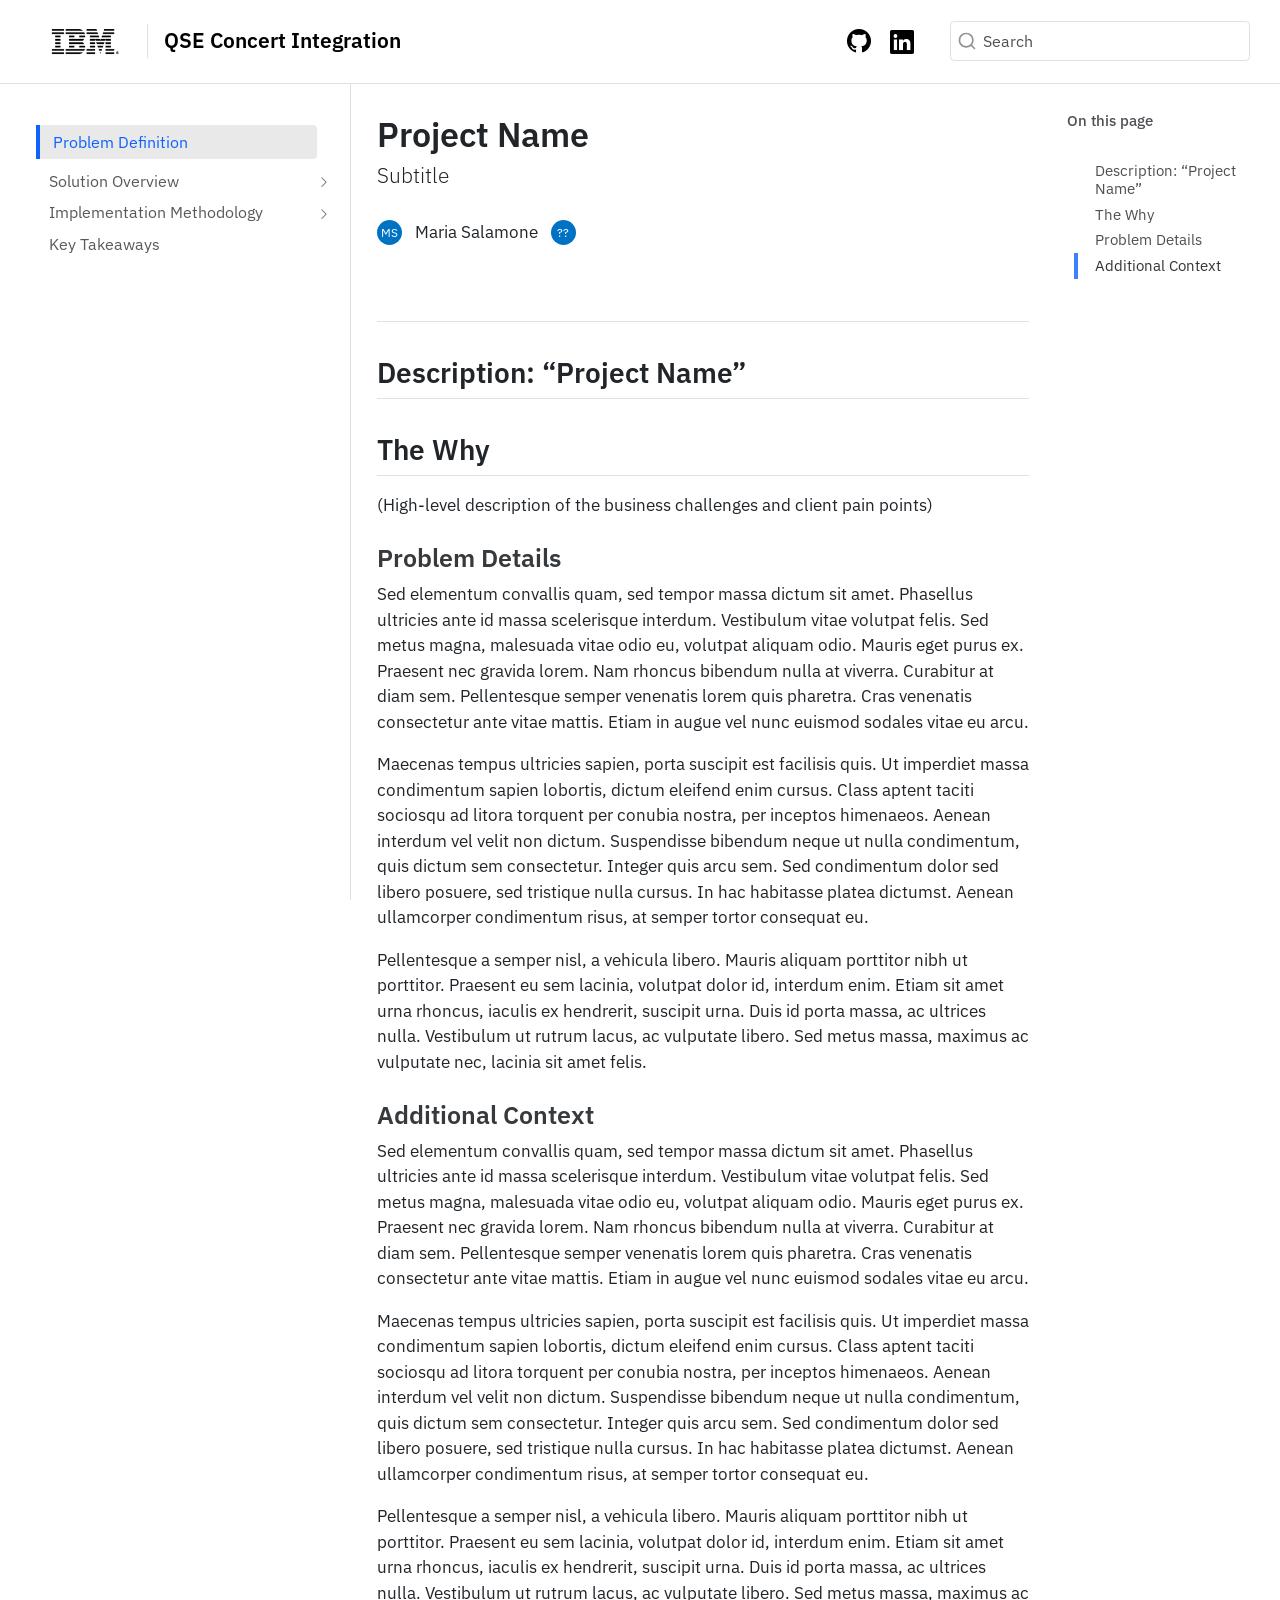
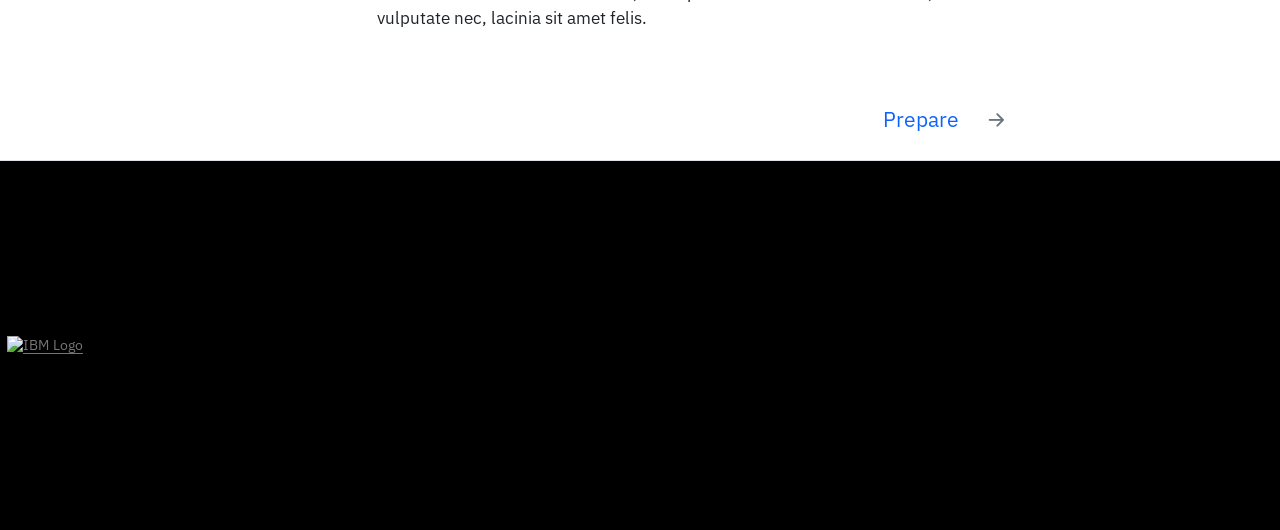
==== commit ff1790bf: "Built site for gh-pages" ====
--- a/index.html
+++ b/index.html
@@ -43,7 +43,7 @@
 <link href="site_libs/quarto-html/quarto-syntax-highlighting-15634bcf2e68342d4ad2dfa704d543f6.css" rel="stylesheet" id="quarto-text-highlighting-styles">
 <script src="site_libs/bootstrap/bootstrap.min.js"></script>
 <link href="site_libs/bootstrap/bootstrap-icons.css" rel="stylesheet">
-<link href="site_libs/bootstrap/bootstrap-00ab95d4205b4ee03688b18d6c9b782f.min.css" rel="stylesheet" append-hash="true" id="quarto-bootstrap" data-mode="light">
+<link href="site_libs/bootstrap/bootstrap-b725cb8ccb784111977745a8ef09e66f.min.css" rel="stylesheet" append-hash="true" id="quarto-bootstrap" data-mode="light">
 <script id="quarto-search-options" type="application/json">{
   "location": "navbar",
   "copy-button": false,
@@ -254,8 +254,8 @@
 </header>
 
 
-<span class="dot">SL</span>  Samuel Lee 
-<span class="dot">BK</span>  Bo Kulbacki 
+<span class="dot">MS</span>  Maria Salamone 
+<span class="dot">??</span>   
 <section id="section" class="level2">
 <h2 class="anchored" data-anchor-id="section"><br></h2>
 </section>
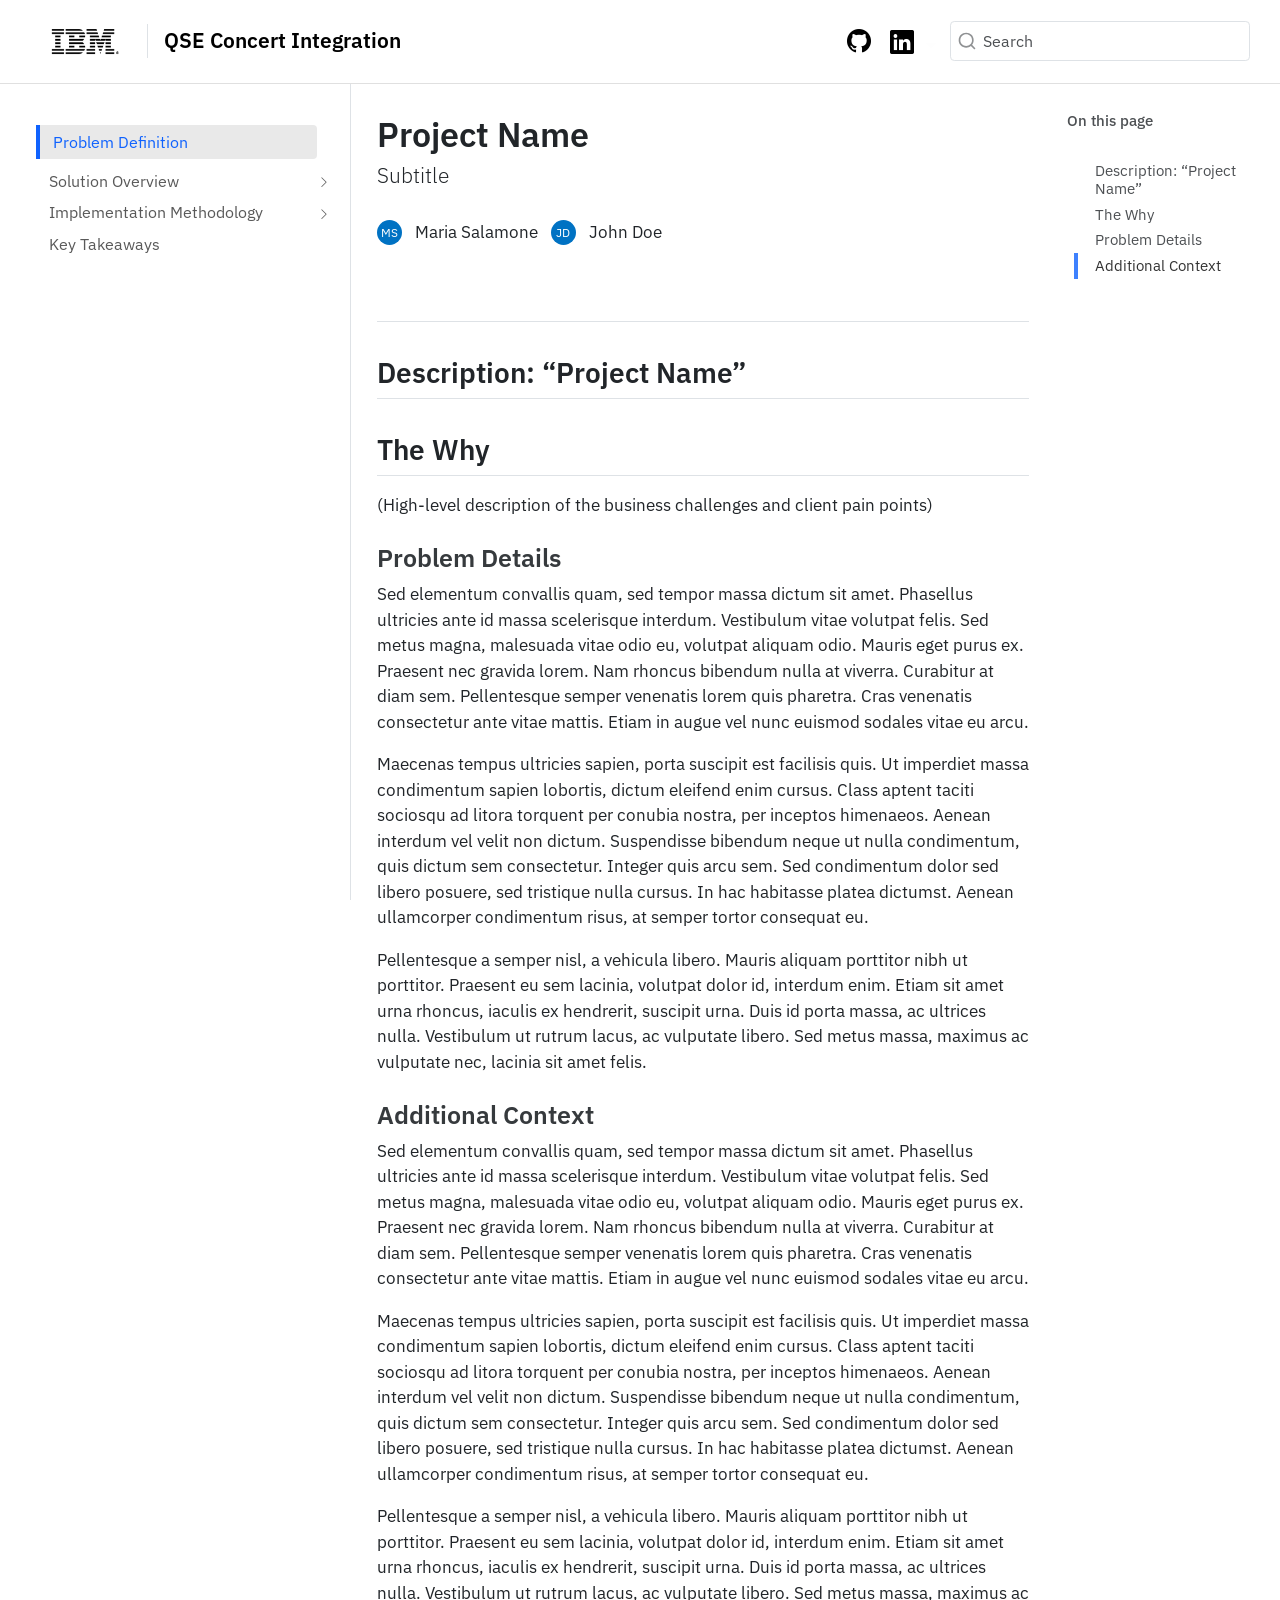
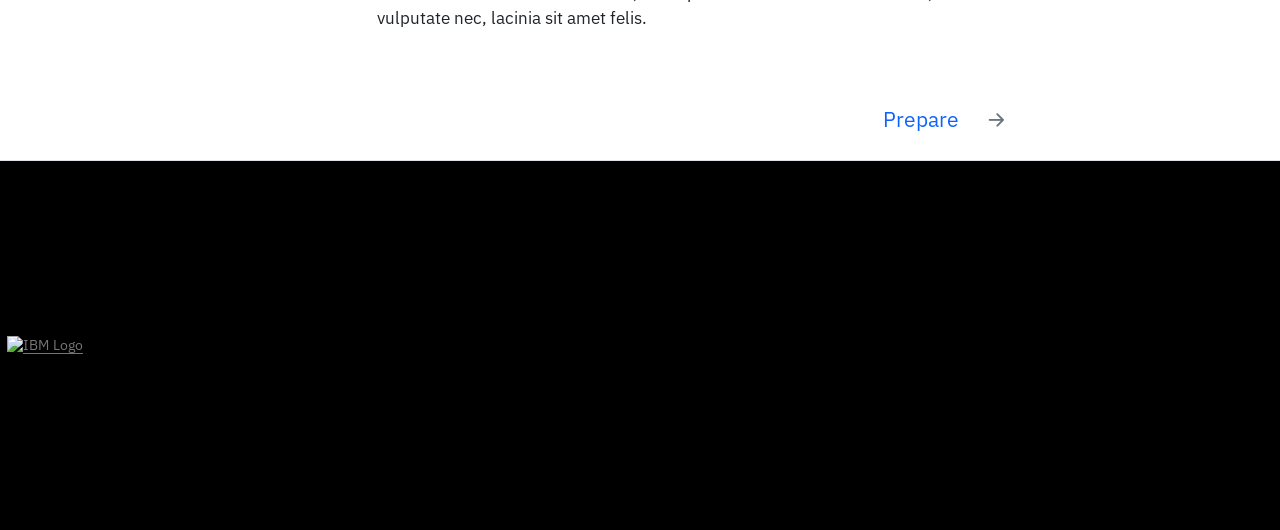
==== commit ada53876: "Built site for gh-pages" ====
--- a/index.html
+++ b/index.html
@@ -43,7 +43,7 @@
 <link href="site_libs/quarto-html/quarto-syntax-highlighting-15634bcf2e68342d4ad2dfa704d543f6.css" rel="stylesheet" id="quarto-text-highlighting-styles">
 <script src="site_libs/bootstrap/bootstrap.min.js"></script>
 <link href="site_libs/bootstrap/bootstrap-icons.css" rel="stylesheet">
-<link href="site_libs/bootstrap/bootstrap-b725cb8ccb784111977745a8ef09e66f.min.css" rel="stylesheet" append-hash="true" id="quarto-bootstrap" data-mode="light">
+<link href="site_libs/bootstrap/bootstrap-00ab95d4205b4ee03688b18d6c9b782f.min.css" rel="stylesheet" append-hash="true" id="quarto-bootstrap" data-mode="light">
 <script id="quarto-search-options" type="application/json">{
   "location": "navbar",
   "copy-button": false,
@@ -255,7 +255,7 @@
 
 
 <span class="dot">MS</span>  Maria Salamone 
-<span class="dot">??</span>   
+<span class="dot">JD</span>  John Doe 
 <section id="section" class="level2">
 <h2 class="anchored" data-anchor-id="section"><br></h2>
 </section>
